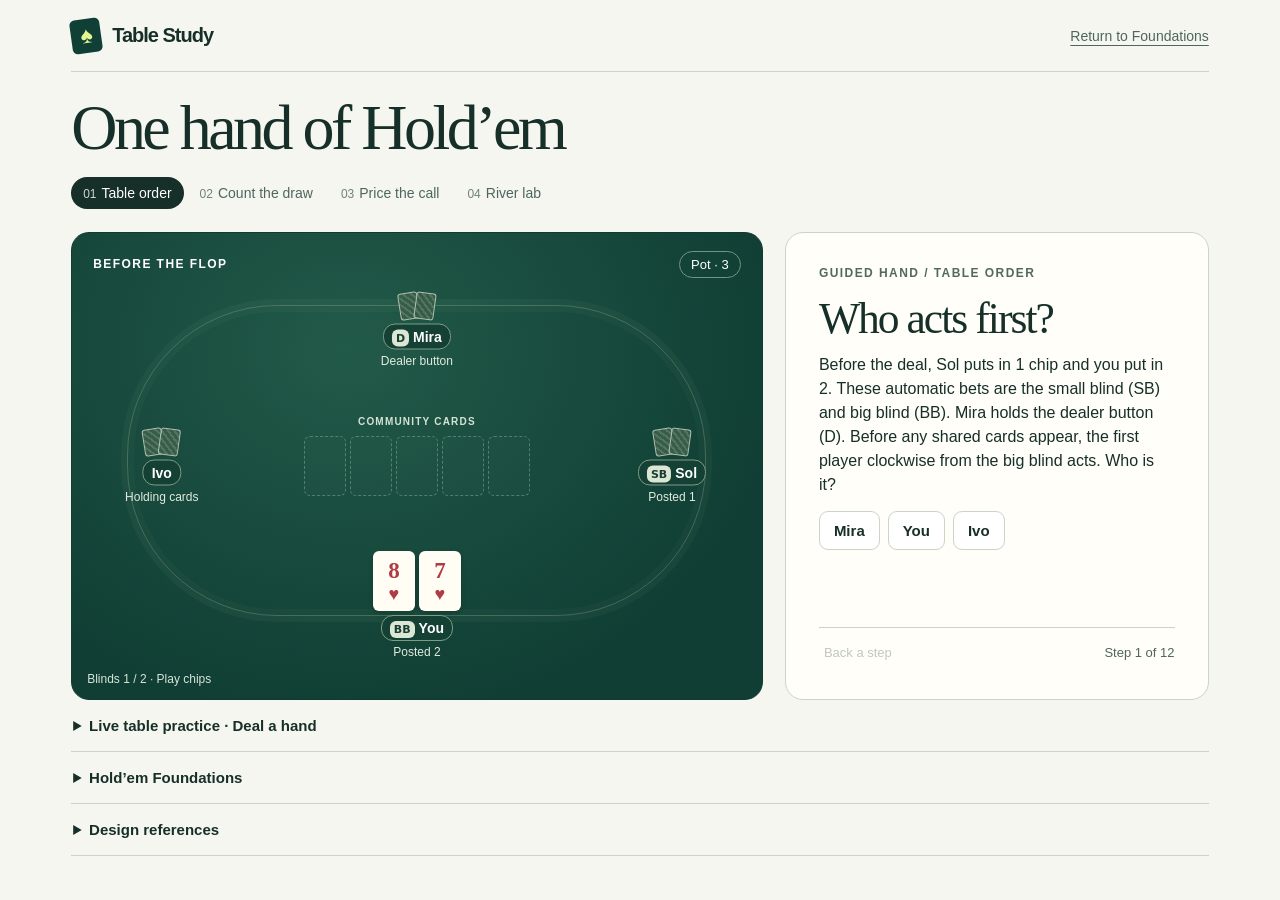
==== turn-study/index.html @ dafb2f1b "Release Hold’em Foundations with six interactive lessons" ====
<!doctype html>
<html lang="en"><head><meta charset="utf-8"><meta name="viewport" content="width=device-width, initial-scale=1"><meta name="theme-color" content="#123f35"><title>Table Study · One hand of Hold’em</title>
<style>
:root{--ink:#172f29;--sub:#4e665e;--paper:#f5f6f0;--line:#cbd4c8;--green:#103f35;--lime:#e3f692;--red:#af3c42;font-family:"DM Sans",-apple-system,BlinkMacSystemFont,"Segoe UI",sans-serif;color:var(--ink);background:var(--paper)}*{box-sizing:border-box}body{margin:0}button,summary{cursor:pointer;font:inherit}button{touch-action:manipulation}button:focus-visible,summary:focus-visible,a:focus-visible{outline:3px solid #ba771b;outline-offset:3px}button{color:inherit}.wrap{max-width:1240px;margin:auto;padding:0 clamp(16px,4vw,58px)}header{height:72px;display:flex;align-items:center;justify-content:space-between;border-bottom:1px solid var(--line)}.brand{display:flex;align-items:center;gap:11px;font-weight:720;font-size:20px;letter-spacing:-.05em}.mark{width:30px;height:34px;background:var(--green);border-radius:5px;transform:rotate(-8deg);color:var(--lime);display:grid;place-items:center;font:23px Georgia}.minor,small,.kicker,.street,.pot,.index,.stat b,.cards{font-variant-numeric:tabular-nums}.minor{font-size:14px;color:var(--sub)}h1,h2,.stat b{font-family:"Iowan Old Style","Baskerville",Georgia,serif;font-weight:500}h1{font-size:clamp(37px,5vw,66px);letter-spacing:-.055em;margin:23px 0 15px;line-height:1.04}.nav{display:flex;gap:4px;flex-wrap:wrap;margin:0 0 23px}.nav button{border:0;background:transparent;padding:8px 12px;border-radius:30px;color:var(--sub);font-size:14px}.nav button[aria-current=step]{background:var(--ink);color:white}.index{font-size:12px;opacity:.8;margin-right:5px}.layout{display:grid;grid-template-columns:minmax(0,1.63fr) minmax(295px,1fr);gap:22px;align-items:start}.stage{background:radial-gradient(ellipse at 40% 25%,#225a49,#103e34 75%);color:#fff;border-radius:18px;position:relative;height:468px;overflow:hidden;border:1px solid #113b32}.stage:before{content:"";position:absolute;inset:72px 8% 83px;border:1px solid #a4bba255;box-shadow:0 0 0 6px #d7edbf09,inset 0 0 0 6px #d7edbf07;border-radius:150px;pointer-events:none}.stageHead{position:absolute;top:18px;left:21px;right:21px;display:flex;justify-content:space-between;align-items:center}.street,.kicker,.tag{font-size:12px;letter-spacing:.12em;text-transform:uppercase;font-weight:700}.pot{border:1px solid #729582;border-radius:25px;padding:5px 11px;font-size:13px}.seat{position:absolute;display:flex;flex-direction:column;align-items:center;gap:4px;text-align:center;min-width:66px;transform:translate(-50%,-50%)}.seat.top{left:50%;top:21%}.seat.left{left:13%;top:50%}.seat.right{left:87%;top:50%}.seat.bottom{left:50%;top:80%}.seat .who{padding:4px 8px;border-radius:12px;background:#144134;border:1px solid #7c9c86;font-weight:630;font-size:14px}.who i{font:700 11px system-ui;background:#dbe6d5;color:#173d32;border-radius:6px;padding:2px 4px;margin-right:4px}.seat.active .who{background:var(--lime);border-color:var(--lime);color:#193b29}.seat small{font-size:12px;color:#e1ebdf}.folded{opacity:.55}.cards{display:flex;justify-content:center;align-items:center;gap:4px}.card,.blank{width:42px;height:60px;border-radius:6px;display:flex;flex-direction:column;justify-content:center;align-items:center;line-height:1.02}.card{background:#fffdf4;color:#152e28;box-shadow:0 2px 5px #0003;font:bold 23px Georgia}.card em{font:18px Georgia}.card.red{color:var(--red)}.blank{border:1px dashed #8dad937f;background:#ffffff04}.back{width:20px;height:27px;border:1px solid #b1c3ad;border-radius:3px;background:repeating-linear-gradient(45deg,#53745f 0px,#53745f 2px,#375c49 2px,#375c49 5px);transform:rotate(-9deg)}.back+.back{transform:rotate(8deg);margin-left:-8px}.board{position:absolute;left:50%;top:48%;transform:translate(-50%,-50%);text-align:center}.board .tag{color:#d5e3d7;display:block;margin-bottom:9px;font-size:10px}.coach{min-height:468px;background:#fffef9;border:1px solid var(--line);border-radius:18px;padding:clamp(21px,2.6vw,36px);display:flex;flex-direction:column}.kicker{color:#526b59}.coach h2{font-size:clamp(30px,3.4vw,44px);letter-spacing:-.045em;line-height:1.05;margin:16px 0 11px}.coach p{margin:0 0 14px;font-size:16px;line-height:1.5}.actions{display:flex;flex-wrap:wrap;gap:8px;margin-top:8px}.btn{border:1px solid var(--line);border-radius:9px;background:white;padding:10px 14px;font-weight:620;font-size:15px}.btn:hover{background:#eff3e7}.btn.main{background:var(--lime);border-color:#b3c977}.btn.chosen{background:#234c3b;color:white;border-color:#234c3b}.feedback{margin-top:12px;color:#34533e;line-height:1.45;font-size:15px}.feedback:empty{display:none}.foot{display:flex;justify-content:space-between;align-items:center;border-top:1px solid var(--line);margin-top:auto;padding-top:12px;font-size:13px;color:var(--sub)}.foot button{background:none;border:0;padding:5px;color:inherit}.foot button:disabled{opacity:.35}.content{flex:1;padding-bottom:18px}details{border-bottom:1px solid var(--line);padding:17px 2px}.under{margin-bottom:30px}summary{font-size:15px;font-weight:650}details p,details li{max-width:780px;font-size:15px;line-height:1.6;color:var(--sub)}a{color:var(--green)}.stat{background:#eff4e9;border-radius:10px;padding:12px 14px;margin:12px 0}.stat b{font-size:29px}.stat small{display:block;line-height:1.5;color:var(--sub)}.track{height:8px;background:#c5d3c1;border-radius:6px;position:relative;margin:9px 0}.track span{display:block;background:#34694e;height:100%;border-radius:6px}.track i{position:absolute;left:20.45455%;height:16px;width:2px;background:#4c301f;top:-4px}.picks{display:flex;gap:6px;margin:5px 0 12px}.picks button{flex:1}.stageBottom{position:absolute;left:15px;bottom:13px;color:#d4e6d8;font-size:12px}.riverCard{outline:2px solid #d3e98d;outline-offset:2px}.flashes{display:flex;flex-wrap:wrap;gap:3px;margin:8px 0}.flashes i{width:11px;height:11px;border-radius:3px;background:#c6d2c1}.flashes i.hit{background:#984146}.sr{position:absolute;width:1px;height:1px;overflow:hidden;clip-path:inset(50%)}@media(max-width:790px){.layout{grid-template-columns:1fr}.stage{height:392px}.coach{min-height:0}.nav{gap:1px}.nav button{padding:7px 8px}.wrap{max-width:680px}.stage:before{inset:60px 9%}.foot{margin-top:4px}}@media(max-width:430px){header{height:54px}.nav button{font-size:13px}.nav{margin-bottom:14px}.index{display:none}.stage{height:340px}.card,.blank{width:29px;height:43px}.card{font-size:18px}.card em{font-size:14px}.seat .who{font-size:12px;padding:3px 5px}.seat small{font-size:11px}.cards{gap:3px}.stageHead{left:14px;right:14px;top:12px}.board .tag{font-size:9px}.seat.left{left:12%}.seat.right{left:88%}.stageBottom{font-size:11px}}

.work{margin-top:16px;border-top:1px solid var(--line);border-bottom:0;padding:11px 0 0}.work summary{color:var(--green)}.work ol{padding-left:22px}.work li,.syllabus li{margin:10px 0}.work strong{font-variant-numeric:tabular-nums}.syllabus em{font-style:normal;font-weight:650}.syllabus em:after{content:" · "}.syllabus{max-width:850px}#map-link{text-underline-offset:4px}#course-map{scroll-margin:16px}
</style></head><body><div class="wrap"><header><div class="brand"><span class="mark" aria-hidden="true">♠</span>Table Study</div><a class="minor" id="map-link" href="../index.html#home">Return to Foundations</a></header><main><h1>One hand of Hold’em</h1><nav class="nav" aria-label="Lesson chapters" id="nav"></nav><div class="layout"><section id="table" class="stage" aria-label="Four-seat poker table"></section><section class="coach" aria-label="Lesson coach"><div class="content" id="lesson"></div><div class="foot"><button id="back">Back a step</button><span id="progress"></span></div></section></div><div class="under"><details id="dealer-practice"><summary>Live table practice · Deal a hand</summary>
<p>Take a 52-card deck and mark four seats. Put the dealer button at your seat and set out a 1-chip small blind and a 2-chip big blind clockwise from you. Play along with the prompts. Assume at least two players stay in through showdown.</p>
<div id="dealer-drill"></div>
<p><a href="https://www.pokerstars.com/poker/learn/news/how-to-deal-a-poker-hand/">PokerStars Learn · Dealing at a home game</a></p>
</details><details id="course-map"><summary>Hold’em Foundations</summary><p>This coached hand brings together the table order, showdowns, drawing odds and call prices from the course. Try an independent decision after the guided hand.</p><p><a href="../index.html#home">Open the course map</a> · <a href="../index.html#review">Return to the review lesson</a></p></details><details><summary>Design references</summary><p>The hand and practice sequence were written for this prototype. PokerStars Learn informs the selection of table skills, MIT’s poker lectures connect bets to pot odds, and Seeing Theory inspired the repeated sampling exercise.</p><p><a href="https://www.pokerstars.com/poker/learn/course/the-basics/">PokerStars Learn · Basics</a> · <a href="https://ocw.mit.edu/courses/15-s50-poker-theory-and-analytics-january-iap-2015/resources/lecture-notes/">MIT · Poker Theory and Analytics</a> · <a href="https://seeing-theory.brown.edu/basic-probability/index.html">Seeing Theory · Basic Probability</a></p></details></div></main></div>
<script>
'use strict';
const $=s=>document.querySelector(s);
const chapters=['Table order','Count the draw','Price the call','River lab'];
const starts=[0,6,8,10];
const suits=['♥','♠','♦','♣'], ranks=Array.from('23456789TJQKA');
const hand=['8♥','7♥'], board=['K♥','2♠','4♥','J♣'], aces=['A♣','A♦'];
const pool=suits.flatMap(s=>ranks.map(r=>r+s)).filter(c=>![...hand,...board,...aces].includes(c));
let countPart=0,beat=0,step=0,price=2,decision='',river='',hits=0,trials=0,recent=[],history=[],prediction=null;
const titles=['Who acts first?','Follow the chips','Your blind is live','Who opens the flop?','A bet comes back','See one more card','One river left','Count the winning rivers','Is the call worth it?','Your decision','Deal the river again','A new seat assignment'];
const chapter=()=>starts.filter(v=>step>=v).length-1;
function btn(label,cmd,kind=''){return '<button class="btn '+kind+'" data-cmd="'+cmd+'">'+label+'</button>'}
function card(c,extra=''){if(!c)return '<span class="blank"></span>';let s=c.slice(-1),r=c[0]==='T'?'10':c[0];return '<span class="card '+('♥♦'.includes(s)?'red ':'')+extra+'" aria-label="'+r+' of '+({'♥':'hearts','♠':'spades','♦':'diamonds','♣':'clubs'}[s])+'">'+r+'<em>'+s+'</em></span>'}
const backs='<span class="back"></span><span class="back"></span>';
function seat(name,pos,role,label,contents,active,fold){return '<div class="seat '+pos+(active?' active':'')+(fold?' folded':'')+'"><div class="cards">'+contents+'</div><span class="who">'+(role?'<i>'+role+'</i>':'')+name+'</span><small>'+label+'</small></div>'}
function pot(){if(step===11)return 3;if(step===0)return 3;if(step<=4)return step===1?(beat===2?5:3):6;if(step===5)return 9;if(step<8)return 12;return step===9&&decision==='Call'?12+2*price:12+price}
function table(){
const fresh=step===11, post=step>=3&&!fresh, turn=step>=6&&!fresh, reveal=step>=7&&!fresh;
const street=fresh?'Next hand':step<3?'Before the flop':step<6?'Flop':step<9?'Turn':step===9?'Result':'River experiment';
let cards=post?board.slice(0,turn?4:3):[];if((step===9&&decision==='Call')||step===10&&trials&&river)cards.push(river);
let seats=seat('Mira','top',fresh?'':'D',fresh?'Holding cards':step===1&&beat===2?'Called 2':step>=8?'All-in '+price:step===5?'Bet 3':step>=2?'Called 2':'Dealer button',reveal?aces.map(c=>card(c)).join(''):backs,step===1&&beat===1,false)+
seat('Sol','right',fresh?'D':'SB',fresh?'Dealer button':step>=5?'Folded':step>=2?'In for 2':'Posted 1',fresh||step<5?backs:'',step===1&&beat===2,!fresh&&step>=5)+
seat('You','bottom',fresh?'SB':'BB',fresh?'Posted 1':step===9?decision==='Call'?'Called '+price:'Folded':step===10?'River practice':step===5?'Facing 3':step>=6?'Checked':step===4?'Your action':step===2?'Your action':'Posted 2',fresh?backs:hand.map(c=>card(c)).join(''),[2,4,5,8].includes(step),false)+
seat('Ivo','left',fresh?'BB':'',fresh?'Posted 2':step>=2||step===1&&beat>0?'Folded':'Holding cards',fresh||step<1||step===1&&beat===0?backs:'',step===1&&beat===0,!fresh&&(step>=2||step===1&&beat>0));
$('#table').innerHTML='<div class="stageHead"><span class="street">'+street+'</span><span class="pot">Pot · '+(step===10?'12 before bet':pot())+'</span></div><div class="board"><span class="tag">Community cards</span><div class="cards">'+Array.from({length:5},(_,i)=>card(cards[i],i===4?'riverCard':'')).join('')+'</div></div>'+seats+'<div class="stageBottom">Blinds 1 / 2 · Play chips</div>'}
const knownCards = [...hand, ...board, ...aces];
const winningRivers = pool.filter(c => c.endsWith('♥'));
const winChance = winningRivers.length / pool.length;
function percent(fraction) { return (fraction * 100).toFixed(1) + '%'; }
function working(label, lines, explanation, expanded) {
  return '<details class="work" data-step="'+step+'" '+(expanded?'open':'')+'><summary>'+label+'</summary><ol>'+
    lines.map(line => '<li>'+line+'</li>').join('')+'</ol><p>'+explanation+'</p></details>';
}
function mathForStep(expanded) {
  if (step === 7 && countPart === 2) {
    return working('What if Mira kept her cards hidden?', [
      'With only your two cards and the four on the board visible, 46 card identities are unknown. You can still see four hearts, so 9 remain.',
      'Using only those six visible cards, the chance to complete your flush is <strong>9 ÷ 46 ≈ '+percent(9/46)+'</strong>.',
      'Revealing two non-hearts removes two possible misses. The chance rises to <strong>9 ÷ 44 ≈ '+percent(winChance)+'</strong>.'
    ], 'Against these exposed aces every heart wins. With her hand hidden, winning also depends on what Mira holds. For example, A♥ Q♥ would make a higher flush on a heart river.', expanded);
  }
  if (step === 8) {
    const finalPot = 12 + 2 * price;
    return working('Work through the call price', [
      'Start with 12 in the middle. Mira adds '+price+' and your call adds '+price+'. The final pot is <strong>12 + '+price+' + '+price+' = '+finalPot+'</strong>.',
      'Imagine paying for 100 calls at this price. They cost <strong>100 × '+price+' = '+(100*price)+' chips</strong>. Each win returns the full '+finalPot+', including your call.',
      'To recover that cost, you need an average of <strong>'+(100*price)+' ÷ '+finalPot+' ≈ '+(100*price/finalPot).toFixed(1)+' wins per 100</strong>. Your cards give you about '+(100*winChance).toFixed(1)+' wins per 100.'
    ], 'This comparison assumes one opponent, no fees, and no further betting because Mira is all-in. Chips you put in earlier belong to the pot.', expanded);
  }
  if (step === 9) {
    const netWin = 12 + price, misses = pool.length - winningRivers.length;
    const gain = winningRivers.length * netWin - misses * price;
    return working('Calculate the average chip gain', [
      'List each of the '+pool.length+' possible rivers once. Each has the same chance. On '+winningRivers.length+' hearts, a call gains '+netWin+' chips net. The other '+misses+' rivers each cost '+price+'.',
      'Add the gains and losses: <strong>9 × '+netWin+' − 35 × '+price+' = '+gain+' chips</strong> across the list.',
      'Divide by the number of possible rivers: <strong>'+gain+' ÷ 44 ≈ '+(gain/44).toFixed(2)+' chips per call</strong>. This average is the expected value of calling.'
    ], 'Folding adds zero chips from this point. In a single played hand you receive one of the two outcomes. The average describes repeated decisions at the same price.', expanded);
  }
  if (step === 10 && prediction !== null) {
    const n = trials || 10;
    const observed = trials ? 'Your sample has <strong>'+hits+' ÷ '+trials+' × 100 = '+percent(hits/trials)+'</strong> flushes. ' : '';
    return working('Explain the sample', [
      'Expected count = number of trials × chance per trial. For '+n+' rivers this gives <strong>'+n+' × 9/44 ≈ '+(n*winChance).toFixed(1)+' flushes</strong>. The average across batches can be fractional.',
      observed+'Each deal resets to the same 44 possibilities. A miss leaves the next deal with the same 9/44 chance.',
      'Missing once has probability 35/44. Missing all ten independent deals has probability <strong>(35/44)¹⁰ ≈ '+percent((1-winChance)**10)+'</strong>. Even ten misses are plausible.'
    ], 'Larger samples usually have less percentage variation. Any particular extra batch can still move the observed rate farther from the expected rate.', expanded);
  }
  return '';
}
function render(){
const expanded = document.querySelector('.work[open]')?.dataset.step === String(step);
const ch=chapter();$('#nav').innerHTML=chapters.map((v,i)=>'<button data-cmd="jump'+i+'" '+(i===ch?'aria-current="step"':'')+'><span class="index">0'+(i+1)+'</span>'+v+'</button>').join('');
table();let body='',actions='';
const next=(label)=>btn(label,'next','main'),opts=(list)=>list.map(([label,key])=>btn(label,key)).join('');
switch(step){
case 0:body='Before the deal, Sol puts in 1 chip and you put in 2. These automatic bets are the small blind (SB) and big blind (BB). Mira holds the dealer button (D). Before any shared cards appear, the first player clockwise from the big blind acts. Who is it?';actions=opts([['Mira','wrongMira'],['You','wrongYou'],['Ivo','correct']]);break;
case 1:body='Ivo acts first. He folds, giving up his cards and his chance to win this pot.';if(beat===1)body='Mira is next. She calls, putting in 2 chips to match your big blind.';if(beat===2)body='Sol already posted 1 chip. She adds just 1 more to match the 2-chip bet. Who still has a turn?';actions=btn(['Watch Ivo fold','Watch Mira call 2','Watch Sol add 1'][beat], 'advanceSeat','main');break;
case 2:body='The action reaches you. Your 2 chips already match the bet. You can check (stay in for free) or raise. For this hand, check to see the first three shared cards.';actions=next('Check');break;
case 3:body='These three cards are the flop. From here on, each round starts with the first player still in the hand clockwise from the dealer button. Who acts first now?';actions=opts([['Sol','correct'],['You','wrongFlop'],['Mira','wrongFlop']]);break;
case 4:body='Sol checks. It’s your turn. You hold two hearts, and there are two more on the table. Five hearts would make a flush. Check to see what Mira does.';actions=next('Check');break;
case 5:body='Mira bets 3, and Sol folds. The action comes back to you because Mira put in chips after you checked. In this walkthrough, call her 3. That brings the pot to 12.';actions=next('Call 3 and see the turn');break;
case 6:body='The fourth shared card is a club. You check, and Mira will bet her remaining chips. Before choosing a price, turn her cards face up for this exercise. Now you can work out exactly which rivers win.';actions=next('Reveal Mira’s cards');break;
case 7:body='Mira holds two aces. A single 7 or 8 still loses to her pair. A heart gives you a flush and beats her on this board. There are 13 hearts in the deck. You can see four. How many winning hearts remain?';actions=opts([['4 hearts','wrongCount'],['9 hearts','countNine'],['13 hearts','wrongCount']]);
if(countPart===1){
  body='Nine hearts win. To turn a count into a probability, count every card that could be the river. You see your two cards, the four on the board, and Mira’s two exposed aces. How many card identities are still unknown?';
  actions=opts([['42 cards','wrongPool'],['44 cards','countPool'],['46 cards','wrongPool']]);
} else if(countPart===2){
  body='There are <b>13 − 4 = 9</b> hearts left. Those are your outs, the cards that turn this losing hand into a winner. There are <b>52 − '+knownCards.length+' = '+pool.length+'</b> unseen cards. Unseen cards in folded hands count here because you don’t know their identities.';
  body+='</p><div class="stat"><small>Winning rivers ÷ possible rivers</small><b>9 / 44 = '+percent(winChance)+'</b><small>Rounded to one decimal place</small></div><p>Each unseen card is equally likely to be the river in this deal. Dividing 9 by 44 gives 0.2045… Multiply by 100 to express that share as a percent.';
  actions=next('Use that chance to price a call');
}break;
case 8:body='You know eight cards: your two, Mira’s two, and four on the board. Of the 44 unseen cards, 9 win for you (20.5%). Mira goes all-in. Pick her bet size and decide whether to call.';body+='</p><div class="picks">'+[2,8].map(v=>btn(v+' chips','price'+v,price===v?'chosen':'')).join('')+'</div><div class="stat"><small>Call '+price+' to contest a final pot of '+(12+2*price)+'</small><b>'+((100*price)/(12+2*price)).toFixed(1)+'%</b><small>Wins needed to break even · call ÷ final pot</small></div><p>';actions=btn('Fold','fold')+btn('Call '+price,'call','main');break;
case 9:{const edge=9/44*(12+2*price)-price,good=(decision==='Call')===(edge>0);
body=(decision==='Fold'?'You folded. Mira takes the '+(12+price)+' chips in the pot.':river.endsWith('♥')?'A heart! Your flush takes the '+(12+2*price)+'-chip pot.':'This river misses. Mira’s aces take the '+(12+2*price)+'-chip pot.')+' '+(good?'Your choice earns more on average at this price.': 'At this price, '+(edge>0?'calling':'folding')+' earns more on average.')+' Calling costs '+price+' each time and returns '+(12+2*price)+' on 9 of 44 rivers. Its average gain from this decision is '+(edge>0?'+':'−')+Math.abs(edge).toFixed(2)+' chips. Folding adds 0.';actions=btn('Try the other price','other')+next('Test with repeated rivers');break}
case 10:body='Keep both hands and the four shared cards fixed. Each trial draws one of the 44 unseen cards, then puts it back for the next trial. How many flushes do you expect in 100 rivers?';
if(prediction===null){actions=opts([['About 5','guess5'],['About 20','guess20'],['About 50','guess50']]);}
else{body='You predicted about '+prediction+' flushes per 100. The deck gives 9 ÷ 44, or about 20.5 per 100. Deal a small batch, then a larger one. How far does your observed rate move from the mark?';body+='</p><div class="stat"><small>Observed flushes</small><b>'+hits+' / '+trials+'</b><div class="track"><span style="width:'+(trials?100*hits/trials:0)+'%"></span><i></i></div><small>'+(trials?(100*hits/trials).toFixed(1)+'% observed':'No trials yet')+' · mark = 20.5% expected</small></div>'+(recent.length?'<div class="flashes" aria-hidden="true">'+recent.map(v=>'<i class="'+(v?'hit':'')+'"></i>').join('')+'</div><small>Latest '+recent.length+' rivers · red = heart</small>':'')+'<p>';actions=btn('Deal 10','sim10','main')+btn('Deal 100','sim100')+(trials?next('Move the button'):'');}break;
case 11:body='Same four seats, fresh practice stacks. The button has moved clockwise from Mira to Sol. You post the small blind, and Ivo posts the big blind. Before the flop, whose turn comes first?';actions=opts([['Mira','finish'],['You','wrongNext'],['Sol','wrongNext']]);break}
$('#lesson').innerHTML='<div class="kicker">Guided hand / '+chapters[ch]+'</div><h2>'+titles[step]+'</h2><p>'+body+'</p><div class="actions">'+actions+'</div><div class="feedback" role="status" id="feedback"></div>'+mathForStep(expanded);
$('#progress').textContent='Step '+(step+1)+' of '+titles.length;$('#back').disabled=!history.length}
function snapshot(){return {step,countPart,beat,price,decision,river,hits,trials,recent:recent.slice(),prediction}}
function go(n){history.push(snapshot());step=n;if(n===7)countPart=0;if(n===1)beat=0;render()}
function draw(){return pool[Math.floor(Math.random()*pool.length)]}
function feedback(s){$('#feedback').textContent=s}
document.addEventListener('click',e=>{const b=e.target.closest('[data-cmd]');if(!b)return;const c=b.dataset.cmd;
if(c.startsWith('jump')){const n=starts[Number(c.slice(4))];if(n!==step)go(n);return}
if(c==='countNine'||c==='countPool'){history.push(snapshot());countPart=c==='countNine'?1:2;render();return}
if(c.startsWith('wrong')){feedback(({wrongMira:'Mira has the button. Start at your BB marker and move one seat clockwise.',wrongYou:'Your big blind starts the pot. The player on your left gets the first decision.',wrongFlop:'Start at Mira’s dealer button and move clockwise to the first player still holding cards.',wrongPool:'Start with 52 cards. Subtract only those you can identify: 2 + 4 + 2. The folded cards are face down.',wrongCount:'Count the two hearts in your hand and the two on the board. Subtract those four from 13.',wrongNext:'Find Ivo’s BB marker. Move one seat clockwise from Ivo.'})[c]);return}
if(c==='finish'){$('#lesson .actions').innerHTML=btn('Replay the hand','restart','main')+btn('Return to river lab','jump3')+'<a class="btn" href="../index.html#review">Return to Foundations</a>';feedback('Exactly. Mira acts first. You followed a full hand, priced a draw, and used repeated deals to test its probability.');return}
if(c==='advanceSeat'){if(beat===2){go(2)}else{history.push(snapshot());beat++;render()}return}
if(c==='restart'){step=0;countPart=0;beat=0;history=[];price=2;decision='';river='';hits=trials=0;recent=[];prediction=null;render();return}
if(c==='next'||c==='correct'){go(step+1);return}
if(c.startsWith('price')){price=Number(c.slice(5));render();return}
if(c==='call'||c==='fold'){history.push(snapshot());decision=c==='call'?'Call':'Fold';river=decision==='Call'?draw():'';step=9;render();return}
if(c==='other'){history.push(snapshot());price=price===2?8:2;river='';step=8;render();return}
if(c.startsWith('guess')){prediction=Number(c.slice(5));river='';render();return}
if(c.startsWith('sim')){for(let i=0;i<Number(c.slice(3));i++){river=draw();const hit=river.endsWith('♥');hits+=Number(hit);trials++;recent.push(hit);if(recent.length>24)recent.shift()}render();feedback('Dealt '+c.slice(3)+' rivers. '+hits+' flushes in '+trials+' trials.');return}
});
// The physical-deck prompts progress separately from the simulated player hand.
const dealerPrompts = [
  ['Shuffle on the table', 'Split the face-down deck into two roughly equal packets. Rest them on the table with the inner corners close. Lift those corners slightly with your thumbs and release small groups from each side so they interleave. Push the packets together and square the edges. Repeat the shuffle several times, keeping the faces hidden.', ['I’ve shuffled'], 0],
  ['Cut the deck', 'Offer the squared deck for a cut. Practising alone, lift a packet from the top, set it beside the remainder, then place the remainder on top of it. Keep the deck face down. Who receives the first card at this four-seat table?', ['Dealer button', 'Small blind', 'Big blind'], 1, 'Start one seat clockwise from the button. That seat posted the small blind.'],
  ['Deal the private cards', 'Give each player one face-down card clockwise, beginning at the small blind. Make a second lap in the same order. Each seat now has two cards. Wait for preflop betting to finish. What comes next?', ['Burn one face down', 'Turn over three cards'], 0, 'Take the top card off face down before revealing the flop.'],
  ['Deal the flop', 'Place the top card face down in a separate burn pile. Turn the next three cards face up together. Wait for flop betting to close. What do you do before revealing the turn?', ['Burn one face down', 'Shuffle the remaining cards'], 0, 'The deck stays in order. Take one new burn card from the top.'],
  ['Deal the turn', 'Burn the next card face down. Reveal one shared card beside the flop. Wait for turn betting to close. How do you deal the river?', ['Reveal one immediately', 'Burn one, reveal one', 'Burn three, reveal one'], 1, 'Each new street gets one burn card. The river adds one shared card.'],
  ['Account for the cards', 'Burn one face down and reveal the river. Five cards are on the board, eight are at the four seats, and three are in the burn pile. After the final betting round, compare the remaining hands and award the pot. Why did the unseen burn cards count in the probability lesson?', ['Their identities were unknown', 'They can return to the board'], 0, 'A burned card stays out of play. From your seat, any unseen identity might occupy the river position.'],
  ['Pass the button', 'Check your physical deck: 8 private cards + 5 board cards + 3 burns leaves 36 in the stub. Gather all 52, move the button one seat clockwise, and deal again. For the second deal, cover these instructions and say each step aloud.', ['Practice again'], 0]
];
let dealerStep = 0;
function renderDealer() {
  const [title, prompt, choices] = dealerPrompts[dealerStep];
  document.querySelector('#dealer-drill').innerHTML =
    '<div class="stat"><small>Dealer practice · '+(dealerStep+1)+' of '+dealerPrompts.length+'</small><b>'+title+'</b></div>'+
    '<p>'+prompt+'</p><div class="actions">'+choices.map((choice,i)=>
      '<button class="btn" data-deal-choice="'+i+'">'+choice+'</button>').join('')+
    '</div><div class="feedback" id="dealer-feedback" role="status"></div>';
}
document.querySelector('#dealer-drill').addEventListener('click', event => {
  const choice = event.target.closest('[data-deal-choice]');
  if (!choice) return;
  const [, , , answer, hint] = dealerPrompts[dealerStep];
  if (Number(choice.dataset.dealChoice) !== answer) {
    document.querySelector('#dealer-feedback').textContent = hint;
    return;
  }
  dealerStep = (dealerStep + 1) % dealerPrompts.length;
  renderDealer();
  document.querySelector('#dealer-drill button').focus({preventScroll:true});
});
renderDealer();
if(location.hash === '#dealer-practice') document.querySelector('#dealer-practice').open = true;
if(new URLSearchParams(location.search).get('course')==='review') $('#map-link').href='../index.html#review';
$('#back').onclick=()=>{const s=history.pop();if(!s)return;({step,countPart,beat,price,decision,river,hits,trials,recent,prediction}=s);render()};
render();
</script></body></html>
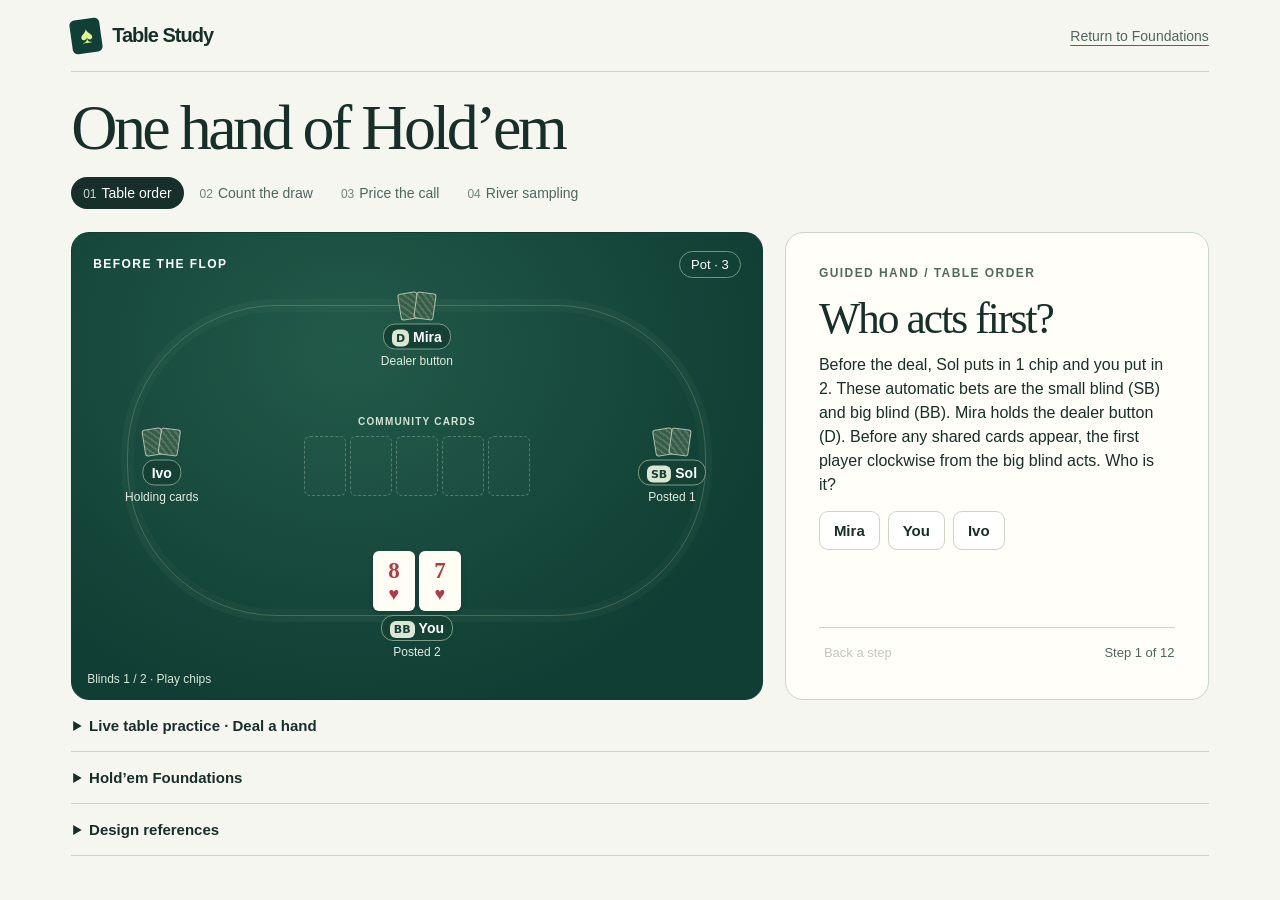
==== commit e5c0cffe: "Add intermediate strategy lessons and bridge pilot, and preserve learner progress" ====
--- a/turn-study/index.html
+++ b/turn-study/index.html
@@ -12,7 +12,7 @@
 <script>
 'use strict';
 const $=s=>document.querySelector(s);
-const chapters=['Table order','Count the draw','Price the call','River lab'];
+const chapters=['Table order','Count the draw','Price the call','River sampling'];
 const starts=[0,6,8,10];
 const suits=['♥','♠','♦','♣'], ranks=Array.from('23456789TJQKA');
 const hand=['8♥','7♥'], board=['K♥','2♠','4♥','J♣'], aces=['A♣','A♦'];
@@ -78,7 +78,35 @@
   }
   return '';
 }
-function render(){
+const walkKey='table-study.guided-hand.v1';
+let finished=false;
+function saveHand() {
+  const json=JSON.stringify({current:snapshot(), history:history.slice(-40)});
+  for (const name of ['sessionStorage','localStorage']) {
+    try {window[name].setItem(walkKey,json);} catch {}
+  }
+}
+function validHand(s) {
+  const between=(n,min,max)=>Number.isSafeInteger(n)&&n>=min&&n<=max;
+  return s && between(s.step,0,11) && between(s.countPart,0,2) && between(s.beat,0,2) &&
+    [2,8].includes(s.price) && ['','Call','Fold'].includes(s.decision) &&
+    (s.river===''||pool.includes(s.river)) && between(s.trials,0,Number.MAX_SAFE_INTEGER) &&
+    between(s.hits,0,s.trials) && Array.isArray(s.recent) && s.recent.length<=24 &&
+    s.recent.every(hit=>typeof hit==='boolean') && [null,5,20,50].includes(s.prediction) &&
+    typeof s.finished==='boolean' && (!s.finished||s.step===11);
+}
+function restore(s){({step,countPart,beat,price,decision,river,hits,trials,recent,prediction,finished}=s);}
+function resumeHand() {
+  for(const name of ['sessionStorage','localStorage']) {
+    try {
+      const s=JSON.parse(window[name].getItem(walkKey));
+      if(!validHand(s?.current))continue;
+      history=Array.isArray(s.history)?s.history.slice(-40).filter(validHand):[];
+      restore(s.current);break;
+    } catch {}
+  }
+}
+function render(focus=true){
 const expanded = document.querySelector('.work[open]')?.dataset.step === String(step);
 const ch=chapter();$('#nav').innerHTML=chapters.map((v,i)=>'<button data-cmd="jump'+i+'" '+(i===ch?'aria-current="step"':'')+'><span class="index">0'+(i+1)+'</span>'+v+'</button>').join('');
 table();let body='',actions='';
@@ -107,19 +135,23 @@
 if(prediction===null){actions=opts([['About 5','guess5'],['About 20','guess20'],['About 50','guess50']]);}
 else{body='You predicted about '+prediction+' flushes per 100. The deck gives 9 ÷ 44, or about 20.5 per 100. Deal a small batch, then a larger one. How far does your observed rate move from the mark?';body+='</p><div class="stat"><small>Observed flushes</small><b>'+hits+' / '+trials+'</b><div class="track"><span style="width:'+(trials?100*hits/trials:0)+'%"></span><i></i></div><small>'+(trials?(100*hits/trials).toFixed(1)+'% observed':'No trials yet')+' · mark = 20.5% expected</small></div>'+(recent.length?'<div class="flashes" aria-hidden="true">'+recent.map(v=>'<i class="'+(v?'hit':'')+'"></i>').join('')+'</div><small>Latest '+recent.length+' rivers · red = heart</small>':'')+'<p>';actions=btn('Deal 10','sim10','main')+btn('Deal 100','sim100')+(trials?next('Move the button'):'');}break;
 case 11:body='Same four seats, fresh practice stacks. The button has moved clockwise from Mira to Sol. You post the small blind, and Ivo posts the big blind. Before the flop, whose turn comes first?';actions=opts([['Mira','finish'],['You','wrongNext'],['Sol','wrongNext']]);break}
-$('#lesson').innerHTML='<div class="kicker">Guided hand / '+chapters[ch]+'</div><h2>'+titles[step]+'</h2><p>'+body+'</p><div class="actions">'+actions+'</div><div class="feedback" role="status" id="feedback"></div>'+mathForStep(expanded);
-$('#progress').textContent='Step '+(step+1)+' of '+titles.length;$('#back').disabled=!history.length}
-function snapshot(){return {step,countPart,beat,price,decision,river,hits,trials,recent:recent.slice(),prediction}}
-function go(n){history.push(snapshot());step=n;if(n===7)countPart=0;if(n===1)beat=0;render()}
+if(finished){body='Mira leads the new hand. You followed a full deal, priced a draw and tested your probability with repeated rivers.';actions='<a class="btn main" href="../index.html#review/independent">Continue to the independent hand</a>'+btn('Replay the hand','restart');}
+$('#lesson').innerHTML='<div class="kicker">Guided hand / '+chapters[ch]+'</div><h2 tabindex="-1">'+(finished?'Hand complete':titles[step])+'</h2><p>'+body+'</p><div class="actions">'+actions+'</div><div class="feedback" role="status" id="feedback"></div>'+mathForStep(expanded);
+$('#progress').textContent='Step '+(step+1)+' of '+titles.length;$('#back').disabled=!history.length;
+saveHand();
+if(focus)$('#lesson h2').focus({preventScroll:true});
+}
+function snapshot(){return {step,countPart,beat,price,decision,river,hits,trials,recent:recent.slice(),prediction,finished}}
+function go(n){history.push(snapshot());finished=false;step=n;if(n===7)countPart=0;if(n===1)beat=0;render()}
 function draw(){return pool[Math.floor(Math.random()*pool.length)]}
 function feedback(s){$('#feedback').textContent=s}
 document.addEventListener('click',e=>{const b=e.target.closest('[data-cmd]');if(!b)return;const c=b.dataset.cmd;
 if(c.startsWith('jump')){const n=starts[Number(c.slice(4))];if(n!==step)go(n);return}
 if(c==='countNine'||c==='countPool'){history.push(snapshot());countPart=c==='countNine'?1:2;render();return}
 if(c.startsWith('wrong')){feedback(({wrongMira:'Mira has the button. Start at your BB marker and move one seat clockwise.',wrongYou:'Your big blind starts the pot. The player on your left gets the first decision.',wrongFlop:'Start at Mira’s dealer button and move clockwise to the first player still holding cards.',wrongPool:'Start with 52 cards. Subtract only those you can identify: 2 + 4 + 2. The folded cards are face down.',wrongCount:'Count the two hearts in your hand and the two on the board. Subtract those four from 13.',wrongNext:'Find Ivo’s BB marker. Move one seat clockwise from Ivo.'})[c]);return}
-if(c==='finish'){$('#lesson .actions').innerHTML=btn('Replay the hand','restart','main')+btn('Return to river lab','jump3')+'<a class="btn" href="../index.html#review">Return to Foundations</a>';feedback('Exactly. Mira acts first. You followed a full hand, priced a draw, and used repeated deals to test its probability.');return}
+if(c==='finish'){history.push(snapshot());finished=true;render();return}
 if(c==='advanceSeat'){if(beat===2){go(2)}else{history.push(snapshot());beat++;render()}return}
-if(c==='restart'){step=0;countPart=0;beat=0;history=[];price=2;decision='';river='';hits=trials=0;recent=[];prediction=null;render();return}
+if(c==='restart'){finished=false;step=0;countPart=0;beat=0;history=[];price=2;decision='';river='';hits=trials=0;recent=[];prediction=null;render();return}
 if(c==='next'||c==='correct'){go(step+1);return}
 if(c.startsWith('price')){price=Number(c.slice(5));render();return}
 if(c==='call'||c==='fold'){history.push(snapshot());decision=c==='call'?'Call':'Fold';river=decision==='Call'?draw():'';step=9;render();return}
@@ -138,6 +170,7 @@
   ['Pass the button', 'Check your physical deck: 8 private cards + 5 board cards + 3 burns leaves 36 in the stub. Gather all 52, move the button one seat clockwise, and deal again. For the second deal, cover these instructions and say each step aloud.', ['Practice again'], 0]
 ];
 let dealerStep = 0;
+try {const n=Number(localStorage.getItem('table-study.dealer-step'));if(Number.isInteger(n)&&n>=0&&n<dealerPrompts.length)dealerStep=n;}catch {}
 function renderDealer() {
   const [title, prompt, choices] = dealerPrompts[dealerStep];
   document.querySelector('#dealer-drill').innerHTML =
@@ -155,12 +188,13 @@
     return;
   }
   dealerStep = (dealerStep + 1) % dealerPrompts.length;
+  try {localStorage.setItem('table-study.dealer-step',String(dealerStep));}catch {}
   renderDealer();
   document.querySelector('#dealer-drill button').focus({preventScroll:true});
 });
 renderDealer();
 if(location.hash === '#dealer-practice') document.querySelector('#dealer-practice').open = true;
 if(new URLSearchParams(location.search).get('course')==='review') $('#map-link').href='../index.html#review';
-$('#back').onclick=()=>{const s=history.pop();if(!s)return;({step,countPart,beat,price,decision,river,hits,trials,recent,prediction}=s);render()};
-render();
+$('#back').onclick=()=>{const s=history.pop();if(!s)return;restore(s);render()};
+resumeHand();render(false);
 </script></body></html>
